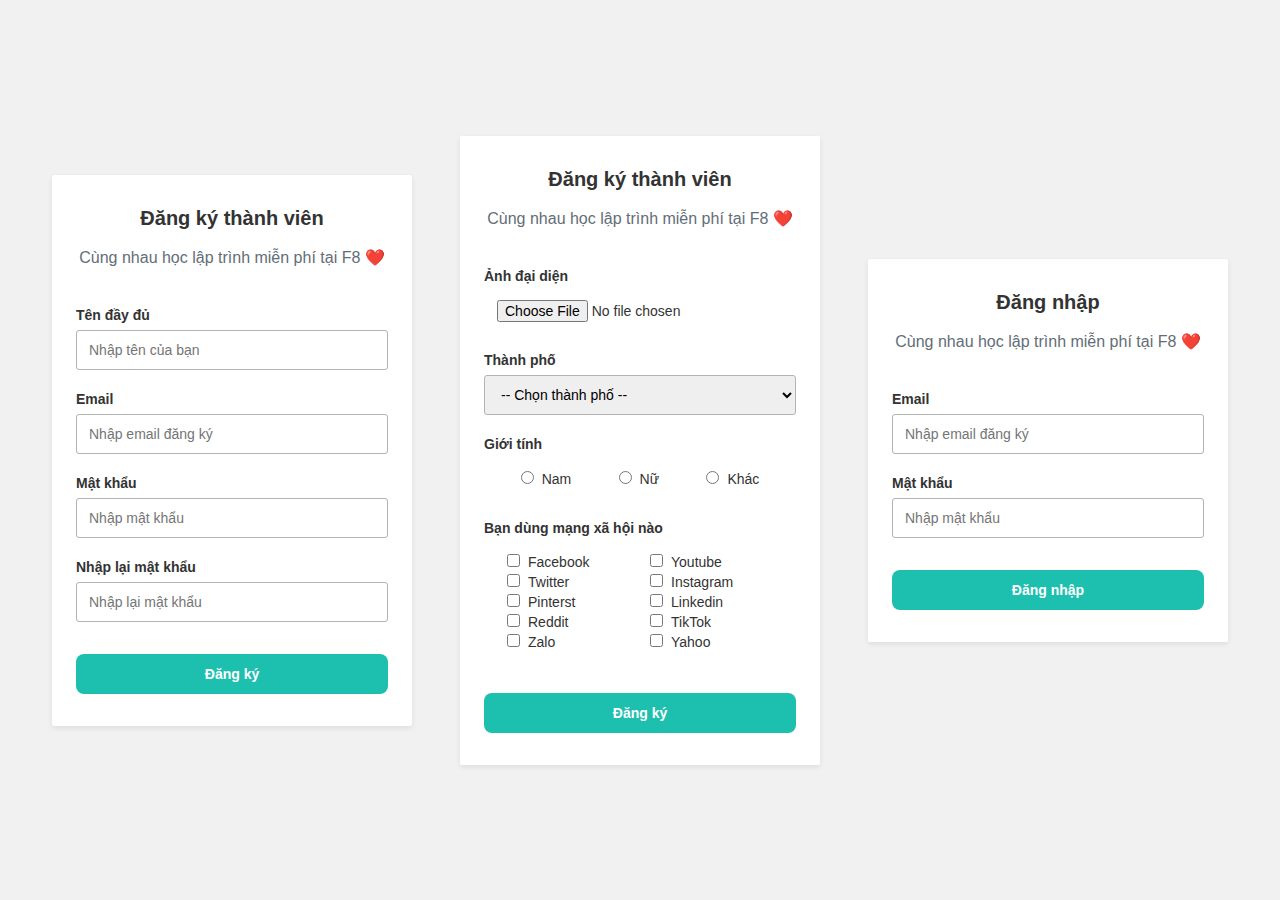
==== index2.html @ f8a9c63e "adding file" ====
<!DOCTYPE html>
<html lang="en">

<head>
    <meta charset="UTF-8">
    <meta http-equiv="X-UA-Compatible" content="IE=edge">
    <meta name="viewport" content="width=device-width, initial-scale=1.0">
    <title>Form Validation</title>
    <link rel="stylesheet" href="./css/style.css">
</head>

<body>
    <div class="main">

        <div class="main">

            <!-- sign in 1 -->
            <form action="" method="POST" class="form" id="form-1">
                <h3 class="heading">Đăng ký thành viên</h3>
                <p class="desc">Cùng nhau học lập trình miễn phí tại F8 ❤️</p>
    
                <div class="spacer"></div>
    
                <div class="form-group">
                    <label for="fullname" class="form-label">Tên đầy đủ</label>
                    <input id="fullname" name="fullname" type="text" rules="required" placeholder="Nhập tên của bạn" class="form-control">
                    <span class="form-message"></span>
                </div>
    
                <div class="form-group">
                    <label for="email" class="form-label">Email</label>
                    <input id="email" name="email" type="text" rules="required|email" placeholder="Nhập email đăng ký" class="form-control">
                    <span class="form-message"></span>
                </div>
    
                <div class="form-group">
                    <label for="password" class="form-label">Mật khẩu</label>
                    <input id="password" name="password" type="password" rules="required|min:6" placeholder="Nhập mật khẩu" class="form-control">
                    <span class="form-message"></span>
                </div>
    
                <div class="form-group">
                    <label for="password_confirmation" class="form-label">Nhập lại mật khẩu</label>
                    <input id="password_confirmation" name="password_confirmation" rules="required|confirm:#password" placeholder="Nhập lại mật khẩu" type="password" class="form-control">
                    <span class="form-message"></span>
                </div>
    
                <button class="form-submit">Đăng ký</button>
            </form>
    
            <!-- sign in 2 -->
            <form action="" method="POST" class="form" id="form-2">
                <h3 class="heading">Đăng ký thành viên</h3>
                <p class="desc">Cùng nhau học lập trình miễn phí tại F8 ❤️</p>
    
                <div class="spacer"></div>
                
                <div class="form-group">
                    <label for="avatar" class="form-label">Ảnh đại diện</label>
                    <input id="avatar" name="avatar" type="file" rules="required" class="form-radio-control">
                    <span class="form-message"></span>
                </div>
    
                <div class="form-group">
                    <label for="province" class="form-label">Thành phố</label>
                    <select id="province" rules="required" name="province" class="form-control">
                        <option value="">-- Chọn thành phố --</option>
                        <option value="ha noi">Hà Nội</option>
                        <option value="ho chi minh">Hồ Chí Minh</option>
                        <option value="thanh hoa">Thanh Hóa</option>
                        <option value="nghe an">Nghệ An</option>
                        <option value="dong nai">Đồng Nai</option>
                        <option value="binh duong">Bình Dương</option>
                        <option value="hai phong">Hải Phòng</option>
                        <option value="an giang">An Giang</option>
                        <option value="hai duong">Hải Dương</option>
                    </select>
                    <span class="form-message"></span>
                </div>
    
                <div class="form-group">
                    <label class="form-label">Giới tính</label>
                    <div class="form-radio-control">
                        <div><input name="gender" type="radio" rules="checkone:gender" value="nam" class="form-radio">Nam</div>
                        <div><input name="gender" type="radio" rules="checkone:gender" value="nu" class="form-radio">Nữ</div>
                        <div><input name="gender" type="radio" rules="checkone:gender" value="khac" class="form-radio">Khác</div>
                    </div>
                    <span class="form-message"></span>
                </div>
    
                <div class="form-group">
                    <label class="form-label">Bạn dùng mạng xã hội nào</label>
                    <div class="form-checkbox-control">
                        <div><input name="social" type="checkbox" rules="checkone:social" value="facebook" class="form-radio">Facebook</div>
                        <div><input name="social" type="checkbox" rules="checkone:social" value="youtube" class="form-radio">Youtube</div>
                        <div><input name="social" type="checkbox" rules="checkone:social" value="twitter" class="form-radio">Twitter</div>
                        <div><input name="social" type="checkbox" rules="checkone:social" value="instagram" class="form-radio">Instagram</div>
                        <div><input name="social" type="checkbox" rules="checkone:social" value="pinterst" class="form-radio">Pinterst</div>
                        <div><input name="social" type="checkbox" rules="checkone:social" value="linkedin" class="form-radio">Linkedin</div>
                        <div><input name="social" type="checkbox" rules="checkone:social" value="reddit" class="form-radio">Reddit</div>
                        <div><input name="social" type="checkbox" rules="checkone:social" value="tiktok" class="form-radio">TikTok</div>
                        <div><input name="social" type="checkbox" rules="checkone:social" value="zalo" class="form-radio">Zalo</div>
                        <div><input name="social" type="checkbox" rules="checkone:social" value="yahoo" class="form-radio">Yahoo</div>
                    </div>
                    <span class="form-message"></span>
                </div>
    
                <button class="form-submit">Đăng ký</button>
            </form>
    
            <!-- log in -->
            <form action="" method="POST" class="form" id="form-3">
                <h3 class="heading">Đăng nhập</h3>
                <p class="desc">Cùng nhau học lập trình miễn phí tại F8 ❤️</p>
    
                <div class="spacer"></div>
    
                <div class="form-group">
                    <label for="email" class="form-label">Email</label>
                    <input id="email" name="email" type="text" rules="required|email" placeholder="Nhập email đăng ký" class="form-control">
                    <span class="form-message"></span>
                </div>
    
                <div class="form-group">
                    <label for="password" class="form-label">Mật khẩu</label>
                    <input id="password" name="password" type="password" rules="required" placeholder="Nhập mật khẩu" class="form-control">
                    <span class="form-message"></span>
                </div>
    
                <button class="form-submit">Đăng nhập</button>
            </form>
    
        </div>
    </div>

    <!-- script js -->
    <script src="./js/validator2.js"></script>
    <script>
        var form1 = new Validator('#form-1');
        form1.onSubmit = function (data) {
            console.log(data);
        }
        var form2 = new Validator('#form-2');
        form2.onSubmit = function (data) {
            console.log(data);
        }
        var form3 = new Validator('#form-3');
        form3.onSubmit = function (data) {
            console.log(data);
        }
    </script>
</body>

</html>
---- css/style.css ----
* {
    padding: 0;
    margin: 0;
    box-sizing: border-box;
}

html {
    color: #333;
    font-size: 62.5%;
    font-family: "Open Sans", sans-serif;
}

.main {
    background: #f1f1f1;
    min-height: 100vh;
    display: flex;
    justify-content: center;
}

.form {
    width: 360px;
    min-height: 100px;
    padding: 32px 24px;
    text-align: center;
    background: #fff;
    border-radius: 2px;
    margin: 24px;
    align-self: center;
    box-shadow: 0 2px 5px 0 rgba(51, 62, 73, 0.1);
}

.form .heading {
    font-size: 2rem;
}

.form .desc {
    text-align: center;
    color: #636d77;
    font-size: 1.6rem;
    font-weight: lighter;
    line-height: 2.4rem;
    margin-top: 16px;
    font-weight: 300;
}

.form-group {
    display: flex;
    margin-bottom: 16px;
    flex-direction: column;
}

.form-label,
.form-message {
    text-align: left;
}

.form-label {
    font-weight: 700;
    padding-bottom: 6px;
    line-height: 1.8rem;
    font-size: 1.4rem;
}

.form-control {
    height: 40px;
    padding: 8px 12px;
    border: 1px solid #b3b3b3;
    border-radius: 3px;
    outline: none;
    font-size: 1.4rem;
}

.form-radio-control,
.form-checkbox-control {
    min-height: 40px;
    padding: 8px 12px;
    font-size: 1.4rem;
    display: flex;
    align-items: center;
    justify-content: space-around;
    flex-wrap: wrap;
    border: 1px solid transparent;
    border-radius: 3px;
}

.form-checkbox-control > div {
    width: 50%;
    text-align: left;
    padding: 2px 10px;
}

.form-radio {
    margin-right: 8px;
}

.form-control:hover {
    border-color: #1dbfaf;
}

.form-group.invalid .form-control,
.form-group.invalid .form-radio-control,
.form-group.invalid .form-checkbox-control {
    border-color: #f33a58;
}

.form-group.invalid .form-message {
    color: #f33a58;
}

.form-message {
    font-size: 1.2rem;
    line-height: 1.6rem;
    padding: 4px 0 0;
}

.form-submit {
    outline: none;
    background-color: #1dbfaf;
    margin-top: 12px;
    padding: 12px 16px;
    font-weight: 600;
    color: #fff;
    border: none;
    width: 100%;
    font-size: 14px;
    border-radius: 8px;
    cursor: pointer;
}

.form-submit:hover {
    background-color: #1ac7b6;
}

.spacer {
    margin-top: 36px;
}
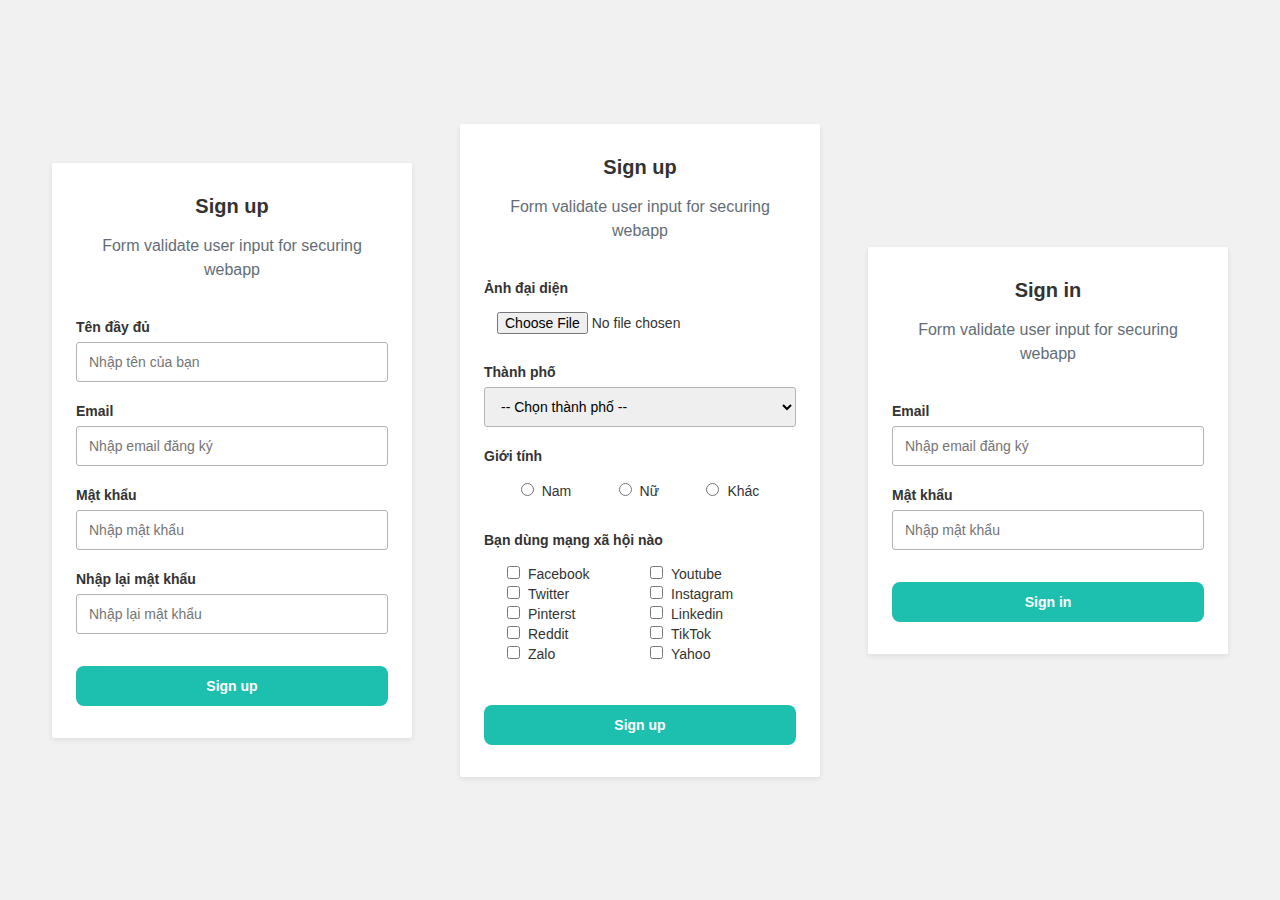
==== commit a5afe489: "update typo" ====
--- a/index2.html
+++ b/index2.html
@@ -16,8 +16,8 @@
 
             <!-- sign in 1 -->
             <form action="" method="POST" class="form" id="form-1">
-                <h3 class="heading">Đăng ký thành viên</h3>
-                <p class="desc">Cùng nhau học lập trình miễn phí tại F8 ❤️</p>
+                <h3 class="heading">Sign up</h3>
+                <p class="desc">Form validate user input for securing webapp</p>
     
                 <div class="spacer"></div>
     
@@ -45,13 +45,13 @@
                     <span class="form-message"></span>
                 </div>
     
-                <button class="form-submit">Đăng ký</button>
+                <button class="form-submit">Sign up</button>
             </form>
     
             <!-- sign in 2 -->
             <form action="" method="POST" class="form" id="form-2">
-                <h3 class="heading">Đăng ký thành viên</h3>
-                <p class="desc">Cùng nhau học lập trình miễn phí tại F8 ❤️</p>
+                <h3 class="heading">Sign up</h3>
+                <p class="desc">Form validate user input for securing webapp</p>
     
                 <div class="spacer"></div>
                 
@@ -105,13 +105,13 @@
                     <span class="form-message"></span>
                 </div>
     
-                <button class="form-submit">Đăng ký</button>
+                <button class="form-submit">Sign up</button>
             </form>
     
             <!-- log in -->
             <form action="" method="POST" class="form" id="form-3">
-                <h3 class="heading">Đăng nhập</h3>
-                <p class="desc">Cùng nhau học lập trình miễn phí tại F8 ❤️</p>
+                <h3 class="heading">Sign in</h3>
+                <p class="desc">Form validate user input for securing webapp</p>
     
                 <div class="spacer"></div>
     
@@ -127,7 +127,7 @@
                     <span class="form-message"></span>
                 </div>
     
-                <button class="form-submit">Đăng nhập</button>
+                <button class="form-submit">Sign in</button>
             </form>
     
         </div>
--- a/css/style.css
+++ b/css/style.css
@@ -94,7 +94,7 @@
 }
 
 .form-control:hover {
-    border-color: #1dbfaf;
+    border-color: #3cb3ef;
 }
 
 .form-group.invalid .form-control,
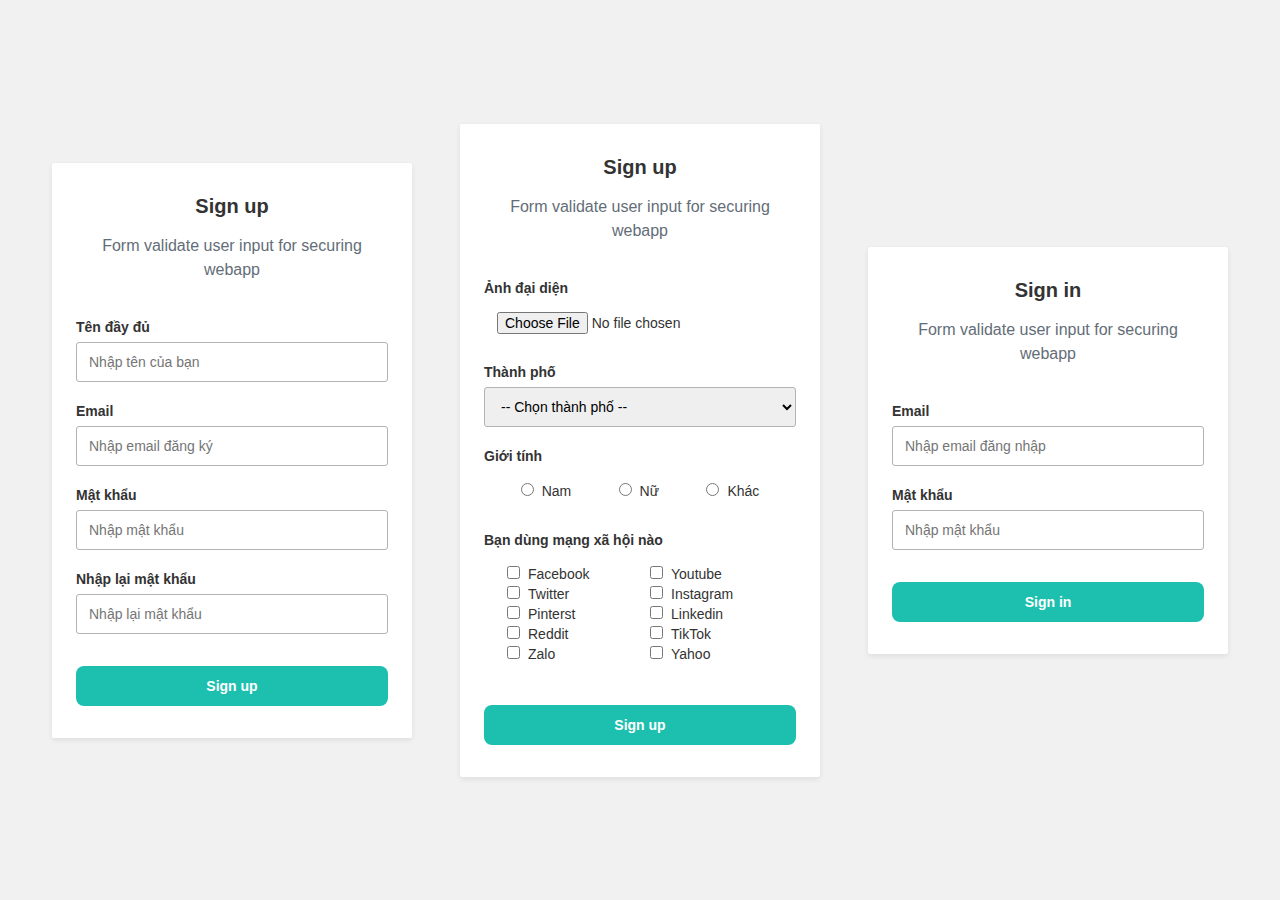
==== commit c53da382: "Update index2.html" ====
--- a/index2.html
+++ b/index2.html
@@ -117,7 +117,7 @@
     
                 <div class="form-group">
                     <label for="email" class="form-label">Email</label>
-                    <input id="email" name="email" type="text" rules="required|email" placeholder="Nhập email đăng ký" class="form-control">
+                    <input id="email" name="email" type="text" rules="required|email" placeholder="Nhập email đăng nhập" class="form-control">
                     <span class="form-message"></span>
                 </div>
     
@@ -151,4 +151,4 @@
     </script>
 </body>
 
-</html>+</html>
--- a/css/style.css
+++ b/css/style.css
@@ -6,7 +6,6 @@
 
 html {
     color: #333;
-    font-size: 62.5%;
     font-family: "Open Sans", sans-serif;
 }
 
@@ -30,15 +29,15 @@
 }
 
 .form .heading {
-    font-size: 2rem;
+    font-size: 20px;
 }
 
 .form .desc {
     text-align: center;
     color: #636d77;
-    font-size: 1.6rem;
+    font-size: 16px;
     font-weight: lighter;
-    line-height: 2.4rem;
+    line-height: 24px;
     margin-top: 16px;
     font-weight: 300;
 }
@@ -57,8 +56,8 @@
 .form-label {
     font-weight: 700;
     padding-bottom: 6px;
-    line-height: 1.8rem;
-    font-size: 1.4rem;
+    line-height: 18px;
+    font-size: 14px;
 }
 
 .form-control {
@@ -67,14 +66,14 @@
     border: 1px solid #b3b3b3;
     border-radius: 3px;
     outline: none;
-    font-size: 1.4rem;
+    font-size: 14px;
 }
 
 .form-radio-control,
 .form-checkbox-control {
     min-height: 40px;
     padding: 8px 12px;
-    font-size: 1.4rem;
+    font-size: 14px;
     display: flex;
     align-items: center;
     justify-content: space-around;
@@ -108,8 +107,8 @@
 }
 
 .form-message {
-    font-size: 1.2rem;
-    line-height: 1.6rem;
+    font-size: 12px;
+    line-height: 16px;
     padding: 4px 0 0;
 }
 
@@ -133,4 +132,4 @@
 
 .spacer {
     margin-top: 36px;
-}+}
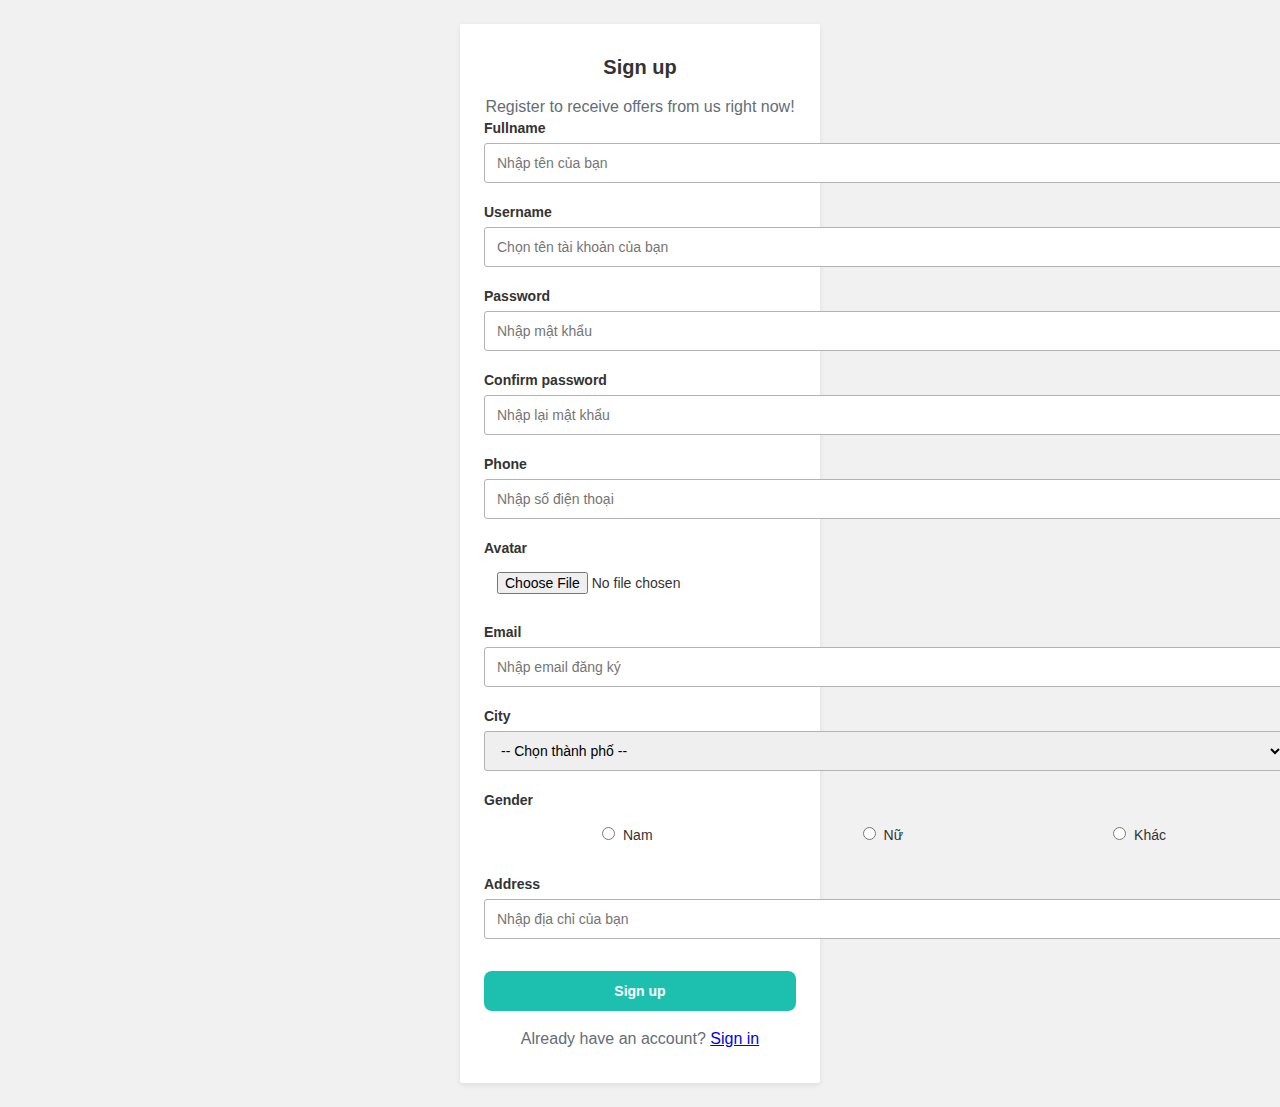
==== commit 4b167254: "update" ====
--- a/index2.html
+++ b/index2.html
@@ -11,126 +11,112 @@
 
 <body>
     <div class="main">
+        <!-- sign up -->
+        <form method="POST" class="form" id="sign-up">
+            <h3 class="heading">Sign up</h3>
+            <p class="desc">Register to receive offers from us right now!</p>
+            <div class="row" style="width: 800px;">
+                <div class="col">
+                    <div class="form-group">
+                        <label for="fullname" class="form-label">Fullname</label>
+                        <input id="fullname" name="fullname" type="text" rules="required"
+                            placeholder="Nhập tên của bạn" class="form-control">
+                        <span class="form-message"></span>
+                    </div>
 
-        <div class="main">
+                    <div class="form-group">
+                        <label for="username" class="form-label">Username</label>
+                        <input id="username" name="username" type="text" rules="required|min:3|max:10"
+                            placeholder="Chọn tên tài khoản của bạn" class="form-control">
+                        <span class="form-message"></span>
+                    </div>
 
-            <!-- sign in 1 -->
-            <form action="" method="POST" class="form" id="form-1">
-                <h3 class="heading">Sign up</h3>
-                <p class="desc">Form validate user input for securing webapp</p>
-    
-                <div class="spacer"></div>
-    
-                <div class="form-group">
-                    <label for="fullname" class="form-label">Tên đầy đủ</label>
-                    <input id="fullname" name="fullname" type="text" rules="required" placeholder="Nhập tên của bạn" class="form-control">
-                    <span class="form-message"></span>
+                    <div class="form-group">
+                        <label for="password" class="form-label">Password</label>
+                        <input id="password" name="password" type="password" rules="required|min:3"
+                            placeholder="Nhập mật khẩu" class="form-control">
+                        <span class="form-message"></span>
+                    </div>
+
+                    <div class="form-group">
+                        <label for="password_confirmation" class="form-label">Confirm password</label>
+                        <input id="password_confirmation" name="password_confirmation"
+                            rules="required|confirm:#password" placeholder="Nhập lại mật khẩu" type="password"
+                            class="form-control">
+                        <span class="form-message"></span>
+                    </div>
+
+                    <div class="form-group">
+                        <label for="phone" class="form-label">Phone</label>
+                        <input id="phone" name="phone" type="number" rules="required|min:10|max:10"
+                            placeholder="Nhập số điện thoại" class="form-control">
+                        <span class="form-message"></span>
+                    </div>
                 </div>
-    
-                <div class="form-group">
-                    <label for="email" class="form-label">Email</label>
-                    <input id="email" name="email" type="text" rules="required|email" placeholder="Nhập email đăng ký" class="form-control">
-                    <span class="form-message"></span>
+                <div class="col">
+                    <div class="form-group">
+                        <label for="avatar" class="form-label">Avatar</label>
+                        <input id="avatar" name="avatar" type="file" rules="required" class="form-radio-control">
+                        <span class="form-message"></span>
+                    </div>
+
+                    <div class="form-group">
+                        <label for="email" class="form-label">Email</label>
+                        <input id="email" name="email" type="text" rules="required|email"
+                            placeholder="Nhập email đăng ký" class="form-control">
+                        <span class="form-message"></span>
+                    </div>
+
+                    <div class="form-group">
+                        <label for="city" class="form-label">City</label>
+                        <select id="city" rules="required" name="city" class="form-control">
+                            <option value="">-- Chọn thành phố --</option>
+                            <option value="ha noi">Hà Nội</option>
+                            <option value="ho chi minh">Hồ Chí Minh</option>
+                            <option value="thanh hoa">Thanh Hóa</option>
+                            <option value="nghe an">Nghệ An</option>
+                            <option value="dong nai">Đồng Nai</option>
+                            <option value="binh duong">Bình Dương</option>
+                            <option value="hai phong">Hải Phòng</option>
+                            <option value="an giang">An Giang</option>
+                            <option value="hai duong">Hải Dương</option>
+                            <option value="hue">Huế</option>
+                        </select>
+                        <span class="form-message"></span>
+                    </div>
+
+                    <div class="form-group">
+                        <label class="form-label">Gender</label>
+                        <div class="form-radio-control">
+                            <div>
+                                <input name="gender" type="radio" rules="checkone:gender" value="nam"
+                                    class="form-radio">Nam
+                            </div>
+                            <div>
+                                <input name="gender" type="radio" rules="checkone:gender" value="nu"
+                                    class="form-radio">Nữ
+                            </div>
+                            <div>
+                                <input name="gender" type="radio" rules="checkone:gender" value="khac"
+                                    class="form-radio">Khác
+                            </div>
+                        </div>
+                        <span class="form-message"></span>
+                    </div>
+
+                    <div class="form-group">
+                        <label for="address" class="form-label">Address</label>
+                        <input id="address" name="address" type="number" rules="required"
+                            placeholder="Nhập địa chỉ của bạn" class="form-control">
+                        <span class="form-message"></span>
+                    </div>
                 </div>
-    
-                <div class="form-group">
-                    <label for="password" class="form-label">Mật khẩu</label>
-                    <input id="password" name="password" type="password" rules="required|min:6" placeholder="Nhập mật khẩu" class="form-control">
-                    <span class="form-message"></span>
-                </div>
-    
-                <div class="form-group">
-                    <label for="password_confirmation" class="form-label">Nhập lại mật khẩu</label>
-                    <input id="password_confirmation" name="password_confirmation" rules="required|confirm:#password" placeholder="Nhập lại mật khẩu" type="password" class="form-control">
-                    <span class="form-message"></span>
-                </div>
-    
-                <button class="form-submit">Sign up</button>
-            </form>
-    
-            <!-- sign in 2 -->
-            <form action="" method="POST" class="form" id="form-2">
-                <h3 class="heading">Sign up</h3>
-                <p class="desc">Form validate user input for securing webapp</p>
-    
-                <div class="spacer"></div>
-                
-                <div class="form-group">
-                    <label for="avatar" class="form-label">Ảnh đại diện</label>
-                    <input id="avatar" name="avatar" type="file" rules="required" class="form-radio-control">
-                    <span class="form-message"></span>
-                </div>
-    
-                <div class="form-group">
-                    <label for="province" class="form-label">Thành phố</label>
-                    <select id="province" rules="required" name="province" class="form-control">
-                        <option value="">-- Chọn thành phố --</option>
-                        <option value="ha noi">Hà Nội</option>
-                        <option value="ho chi minh">Hồ Chí Minh</option>
-                        <option value="thanh hoa">Thanh Hóa</option>
-                        <option value="nghe an">Nghệ An</option>
-                        <option value="dong nai">Đồng Nai</option>
-                        <option value="binh duong">Bình Dương</option>
-                        <option value="hai phong">Hải Phòng</option>
-                        <option value="an giang">An Giang</option>
-                        <option value="hai duong">Hải Dương</option>
-                    </select>
-                    <span class="form-message"></span>
-                </div>
-    
-                <div class="form-group">
-                    <label class="form-label">Giới tính</label>
-                    <div class="form-radio-control">
-                        <div><input name="gender" type="radio" rules="checkone:gender" value="nam" class="form-radio">Nam</div>
-                        <div><input name="gender" type="radio" rules="checkone:gender" value="nu" class="form-radio">Nữ</div>
-                        <div><input name="gender" type="radio" rules="checkone:gender" value="khac" class="form-radio">Khác</div>
-                    </div>
-                    <span class="form-message"></span>
-                </div>
-    
-                <div class="form-group">
-                    <label class="form-label">Bạn dùng mạng xã hội nào</label>
-                    <div class="form-checkbox-control">
-                        <div><input name="social" type="checkbox" rules="checkone:social" value="facebook" class="form-radio">Facebook</div>
-                        <div><input name="social" type="checkbox" rules="checkone:social" value="youtube" class="form-radio">Youtube</div>
-                        <div><input name="social" type="checkbox" rules="checkone:social" value="twitter" class="form-radio">Twitter</div>
-                        <div><input name="social" type="checkbox" rules="checkone:social" value="instagram" class="form-radio">Instagram</div>
-                        <div><input name="social" type="checkbox" rules="checkone:social" value="pinterst" class="form-radio">Pinterst</div>
-                        <div><input name="social" type="checkbox" rules="checkone:social" value="linkedin" class="form-radio">Linkedin</div>
-                        <div><input name="social" type="checkbox" rules="checkone:social" value="reddit" class="form-radio">Reddit</div>
-                        <div><input name="social" type="checkbox" rules="checkone:social" value="tiktok" class="form-radio">TikTok</div>
-                        <div><input name="social" type="checkbox" rules="checkone:social" value="zalo" class="form-radio">Zalo</div>
-                        <div><input name="social" type="checkbox" rules="checkone:social" value="yahoo" class="form-radio">Yahoo</div>
-                    </div>
-                    <span class="form-message"></span>
-                </div>
-    
-                <button class="form-submit">Sign up</button>
-            </form>
-    
-            <!-- log in -->
-            <form action="" method="POST" class="form" id="form-3">
-                <h3 class="heading">Sign in</h3>
-                <p class="desc">Form validate user input for securing webapp</p>
-    
-                <div class="spacer"></div>
-    
-                <div class="form-group">
-                    <label for="email" class="form-label">Email</label>
-                    <input id="email" name="email" type="text" rules="required|email" placeholder="Nhập email đăng nhập" class="form-control">
-                    <span class="form-message"></span>
-                </div>
-    
-                <div class="form-group">
-                    <label for="password" class="form-label">Mật khẩu</label>
-                    <input id="password" name="password" type="password" rules="required" placeholder="Nhập mật khẩu" class="form-control">
-                    <span class="form-message"></span>
-                </div>
-    
-                <button class="form-submit">Sign in</button>
-            </form>
-    
-        </div>
+            </div>
+
+            <button class="form-submit" type="submit" name="register-submit">Sign up</button>
+            <p class="desc">Already have an account? <a href="./login.html">Sign in</a></p>
+        </form>
+
     </div>
 
     <!-- script js -->
@@ -138,15 +124,15 @@
     <script>
         var form1 = new Validator('#form-1');
         form1.onSubmit = function (data) {
-            console.log(data);
+            alert(JSON.stringify(data));
         }
         var form2 = new Validator('#form-2');
         form2.onSubmit = function (data) {
-            console.log(data);
+            alert(JSON.stringify(data));
         }
         var form3 = new Validator('#form-3');
         form3.onSubmit = function (data) {
-            console.log(data);
+            alert(JSON.stringify(data));
         }
     </script>
 </body>
